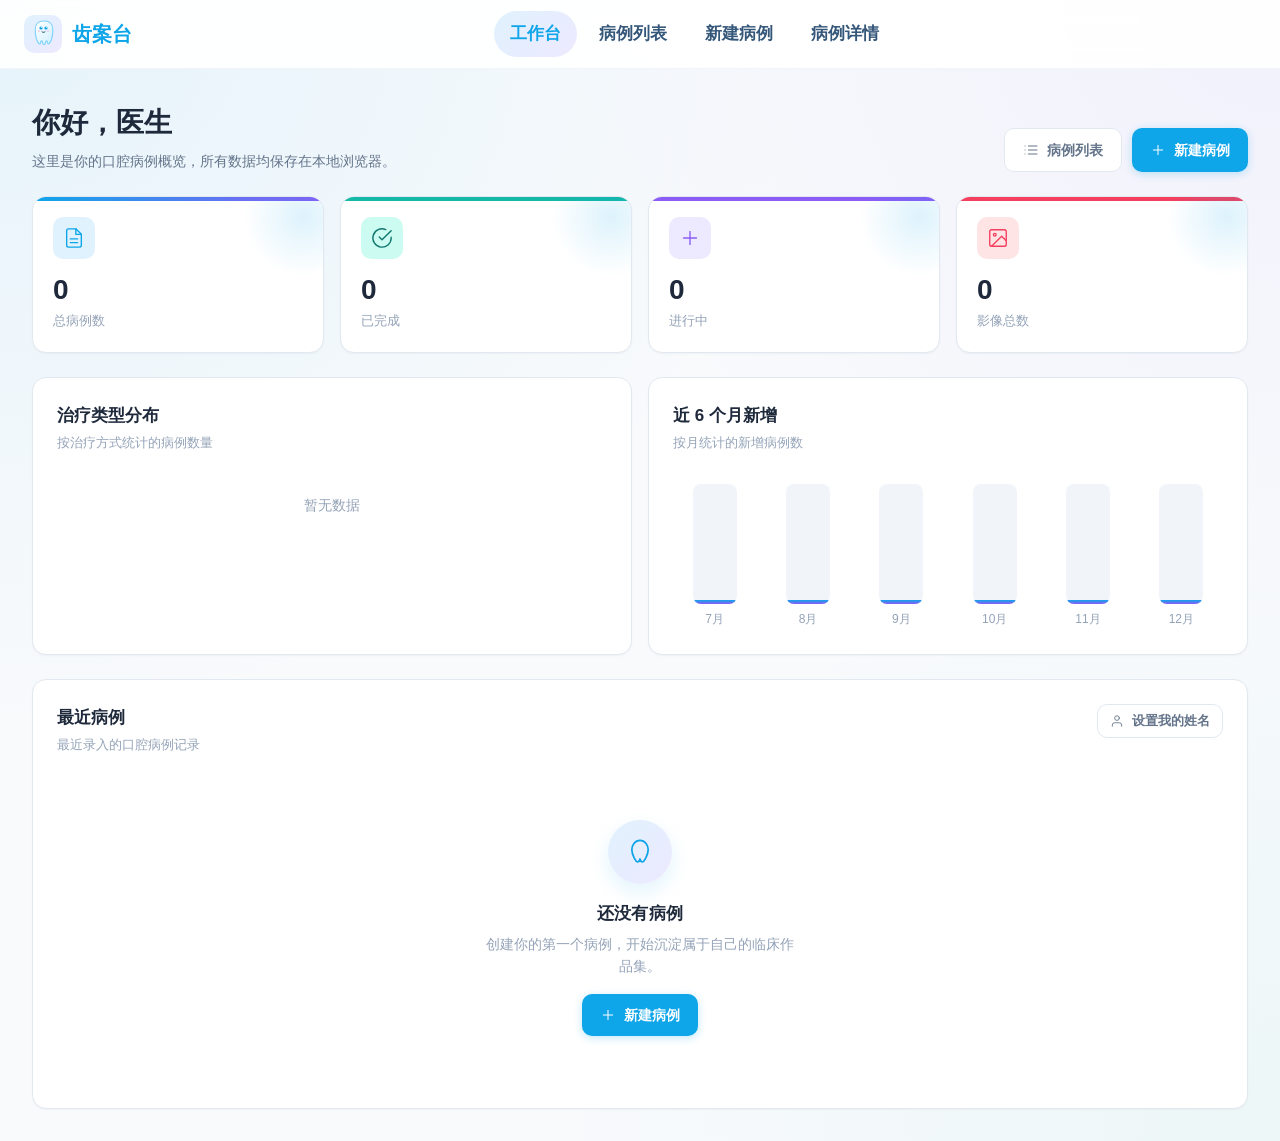
==== index.html @ cdf026a0 "影像支持拖拽排序 + 展示页支持导出PDF" ====
﻿<!DOCTYPE html>
<html lang="zh-CN">
<head>
  <meta charset="UTF-8" />
  <meta name="viewport" content="width=device-width, initial-scale=1.0" />
  <meta name="description" content="口腔患者病例工作台 · 首页" />
  <title>工作台 · 齿案台</title>
  <link rel="icon" type="image/svg+xml" href="assets/logo.svg" />
  <script>
  window.APP_VERSION = "20260922-3";
  (function () {
    var V = window.APP_VERSION;
    function v(u) { return u + (u.indexOf("?") >= 0 ? "&" : "?") + "v=" + V; }
    var h = document.head;
    var l = document.createElement("link"); l.rel = "stylesheet"; l.href = v("styles.css"); h.appendChild(l);
    var q = ["config.js", "mock.js", "cloud.js", "app.js"];
    (function boot(i) { if (i >= q.length) return; var s = document.createElement("script"); s.src = v(q[i]); s.onload = function () { boot(i + 1); }; s.onerror = function () { boot(i + 1); }; h.appendChild(s); })(0);
    // 新版本自动检测：检测到更新时在底部提示一键刷新
    fetch("version.txt?t=" + Date.now(), { cache: "no-store" })
      .then(function (r) { return r.ok ? r.text() : ""; })
      .then(function (t) {
        var remote = (t || "").trim();
        if (!remote || remote === V || sessionStorage.getItem("dwb-notified") === remote) return;
        sessionStorage.setItem("dwb-notified", remote);
        var bar = document.createElement("div");
        bar.setAttribute("style", "position:fixed;left:0;right:0;bottom:0;z-index:20000;background:#0EA5E9;color:#fff;padding:10px 16px;font-size:13px;display:flex;align-items:center;justify-content:space-between;gap:12px;box-shadow:0 -4px 20px rgba(2,132,199,.3);");
        bar.innerHTML = "<span>检测到新版本（" + remote + "），刷新后即可使用最新版</span><button type='button' style='flex-shrink:0;background:#fff;color:#0284C7;border:none;border-radius:8px;padding:6px 14px;font-weight:600;cursor:pointer;'>立即刷新</button>";
        bar.querySelector("button").onclick = function () { location.reload(); };
        document.body.appendChild(bar);
      })
      .catch(function () {});
  })();
  </script>
</head>
<body data-page="dashboard">

  <!-- ======== App Shell / Top Bar ======== -->
  <header class="top-bar">
    <div class="top-bar__inner">
      <a href="index.html" class="brand">
        <span class="brand__icon" aria-hidden="true">
          <svg xmlns="http://www.w3.org/2000/svg" width="27" height="30" viewBox="0 0 54 60"><defs><linearGradient id="toothGrad" x1="0" y1="0" x2="1" y2="1"><stop offset="0" stop-color="#FFFFFF"/><stop offset="1" stop-color="#CFF0FE"/></linearGradient></defs><path d="M27 4C17 4 11 9.8 10.5 20L10.7 28c.6 9 3.1 16 6.8 21 .8 1 2.7 1 3.1-.3l1.4-4.3c.3-.8 1.9-.8 2.2 0l1.8 5.4c.6 1.8 3.6 1.8 4.2 0l1.8-5.4c.3-.8 1.9-.8 2.2 0l1.4 4.3c.4 1.3 2.3 1.3 3.1.3 3.7-5 6.2-12 6.8-21l.2-8c-.5-10.2-6.5-16-16.5-16z" fill="url(#toothGrad)" stroke="#7DD3FC" stroke-width="2.2" stroke-linejoin="round"/><circle cx="22" cy="18" r="3.2" fill="#0EA5E9"/><circle cx="32" cy="18" r="3.2" fill="#0EA5E9"/><circle cx="23.2" cy="16.6" r="1.1" fill="#fff"/><circle cx="33.2" cy="16.6" r="1.1" fill="#fff"/><path d="M24 25.5c1.8 1.7 4.2 1.7 6 0" stroke="#0B3B52" stroke-width="1.9" stroke-linecap="round" fill="none"/><ellipse cx="18" cy="24" rx="2.7" ry="1.7" fill="#F9A8D4" opacity="0.55"/><ellipse cx="36" cy="24" rx="2.7" ry="1.7" fill="#F9A8D4" opacity="0.55"/><ellipse cx="23" cy="8.6" rx="3.4" ry="2" fill="#fff" opacity="0.85" transform="rotate(-14 23 8.6)"/></svg>
        </span>
        <span>齿案台</span>
      </a>
      <nav class="top-bar__nav" aria-label="主导航">
        <a href="index.html" class="nav-link" data-nav="dashboard">工作台</a>
        <a href="cases.html" class="nav-link" data-nav="cases">病例列表</a>
        <a href="new-case.html" class="nav-link" data-nav="new-case">新建病例</a>
        <a href="case-detail.html" class="nav-link" data-nav="case-detail">病例详情</a>
      </nav>
      <button class="menu-toggle" aria-label="打开菜单" aria-expanded="false">
        <svg xmlns="http://www.w3.org/2000/svg" width="24" height="24" viewBox="0 0 24 24" fill="none" stroke="currentColor" stroke-width="1.5" stroke-linecap="round" stroke-linejoin="round"><line x1="4" y1="6" x2="20" y2="6"/><line x1="4" y1="12" x2="20" y2="12"/><line x1="4" y1="18" x2="20" y2="18"/></svg>
      </button>
    </div>
  </header>

  <div class="mobile-nav" id="mobile-nav">
    <a href="index.html" class="nav-link" data-nav="dashboard">工作台</a>
    <a href="cases.html" class="nav-link" data-nav="cases">病例列表</a>
    <a href="new-case.html" class="nav-link" data-nav="new-case">新建病例</a>
    <a href="case-detail.html" class="nav-link" data-nav="case-detail">病例详情</a>
  </div>
  <!-- ======== / App Shell / Top Bar ======== -->

  <main class="page">
    <div class="page__header">
      <div>
        <h1 class="page__title" id="greeting">你好，医生</h1>
        <p class="page__subtitle">这里是你的口腔病例概览，所有数据均保存在本地浏览器。</p>
      </div>
      <div class="page__actions">
        <a href="cases.html" class="btn btn--secondary">
          <svg xmlns="http://www.w3.org/2000/svg" width="16" height="16" viewBox="0 0 24 24" fill="none" stroke="currentColor" stroke-width="1.5" stroke-linecap="round" stroke-linejoin="round"><line x1="8" y1="6" x2="21" y2="6"/><line x1="8" y1="12" x2="21" y2="12"/><line x1="8" y1="18" x2="21" y2="18"/><line x1="3" y1="6" x2="3.01" y2="6"/><line x1="3" y1="12" x2="3.01" y2="12"/><line x1="3" y1="18" x2="3.01" y2="18"/></svg>
          病例列表
        </a>
        <a href="new-case.html" class="btn btn--primary">
          <svg xmlns="http://www.w3.org/2000/svg" width="16" height="16" viewBox="0 0 24 24" fill="none" stroke="currentColor" stroke-width="1.5" stroke-linecap="round" stroke-linejoin="round"><line x1="12" y1="5" x2="12" y2="19"/><line x1="5" y1="12" x2="19" y2="12"/></svg>
          新建病例
        </a>
      </div>
    </div>

    <!-- 统计卡片 -->
    <div class="stats-grid">
      <div class="stat-card stat-card--primary">
        <div class="stat-card__icon">
          <svg xmlns="http://www.w3.org/2000/svg" width="22" height="22" viewBox="0 0 24 24" fill="none" stroke="currentColor" stroke-width="1.5" stroke-linecap="round" stroke-linejoin="round"><path d="M14 2H6a2 2 0 0 0-2 2v16a2 2 0 0 0 2 2h12a2 2 0 0 0 2-2V8z"/><polyline points="14 2 14 8 20 8"/><line x1="16" y1="13" x2="8" y2="13"/><line x1="16" y1="17" x2="8" y2="17"/></svg>
        </div>
        <div class="stat-card__value" id="stat-total">--</div>
        <div class="stat-card__label">总病例数</div>
      </div>

      <div class="stat-card stat-card--teal">
        <div class="stat-card__icon">
          <svg xmlns="http://www.w3.org/2000/svg" width="22" height="22" viewBox="0 0 24 24" fill="none" stroke="currentColor" stroke-width="1.5" stroke-linecap="round" stroke-linejoin="round"><path d="M22 11.08V12a10 10 0 1 1-5.93-9.14"/><polyline points="22 4 12 14.01 9 11.01"/></svg>
        </div>
        <div class="stat-card__value" id="stat-done">--</div>
        <div class="stat-card__label">已完成</div>
      </div>

      <div class="stat-card stat-card--purple">
        <div class="stat-card__icon">
          <svg xmlns="http://www.w3.org/2000/svg" width="22" height="22" viewBox="0 0 24 24" fill="none" stroke="currentColor" stroke-width="1.5" stroke-linecap="round" stroke-linejoin="round"><line x1="12" y1="5" x2="12" y2="19"/><line x1="5" y1="12" x2="19" y2="12"/></svg>
        </div>
        <div class="stat-card__value" id="stat-active">--</div>
        <div class="stat-card__label">进行中</div>
      </div>

      <div class="stat-card stat-card--rose">
        <div class="stat-card__icon">
          <svg xmlns="http://www.w3.org/2000/svg" width="22" height="22" viewBox="0 0 24 24" fill="none" stroke="currentColor" stroke-width="1.5" stroke-linecap="round" stroke-linejoin="round"><rect x="3" y="3" width="18" height="18" rx="2"/><circle cx="8.5" cy="8.5" r="1.5"/><path d="M21 15l-5-5L5 21"/></svg>
        </div>
        <div class="stat-card__value" id="stat-images">--</div>
        <div class="stat-card__label">影像总数</div>
      </div>
    </div>

    <!-- 统计图表 -->
    <div class="dashboard-charts">
      <div class="card">
        <div class="card__header">
          <div>
            <h2 class="card__title">治疗类型分布</h2>
            <p class="card__subtitle">按治疗方式统计的病例数量</p>
          </div>
        </div>
        <div class="chart-types" id="chart-types"></div>
      </div>
      <div class="card">
        <div class="card__header">
          <div>
            <h2 class="card__title">近 6 个月新增</h2>
            <p class="card__subtitle">按月统计的新增病例数</p>
          </div>
        </div>
        <div class="chart-months" id="chart-months"></div>
      </div>
    </div>

    <!-- 最近病例 -->
    <div class="card">
      <div class="card__header">
        <div>
          <h2 class="card__title">最近病例</h2>
          <p class="card__subtitle">最近录入的口腔病例记录</p>
        </div>
        <button class="btn btn--secondary btn--sm" type="button" id="profile-edit">
          <svg xmlns="http://www.w3.org/2000/svg" width="14" height="14" viewBox="0 0 24 24" fill="none" stroke="currentColor" stroke-width="1.5" stroke-linecap="round" stroke-linejoin="round"><path d="M20 21v-2a4 4 0 0 0-4-4H8a4 4 0 0 0-4 4v2"/><circle cx="12" cy="7" r="4"/></svg>
          设置我的姓名
        </button>
      </div>
      <div class="case-grid" id="recent-cases"><!-- JS 渲染 --></div>
    </div>
  </main>
</body>
</html>
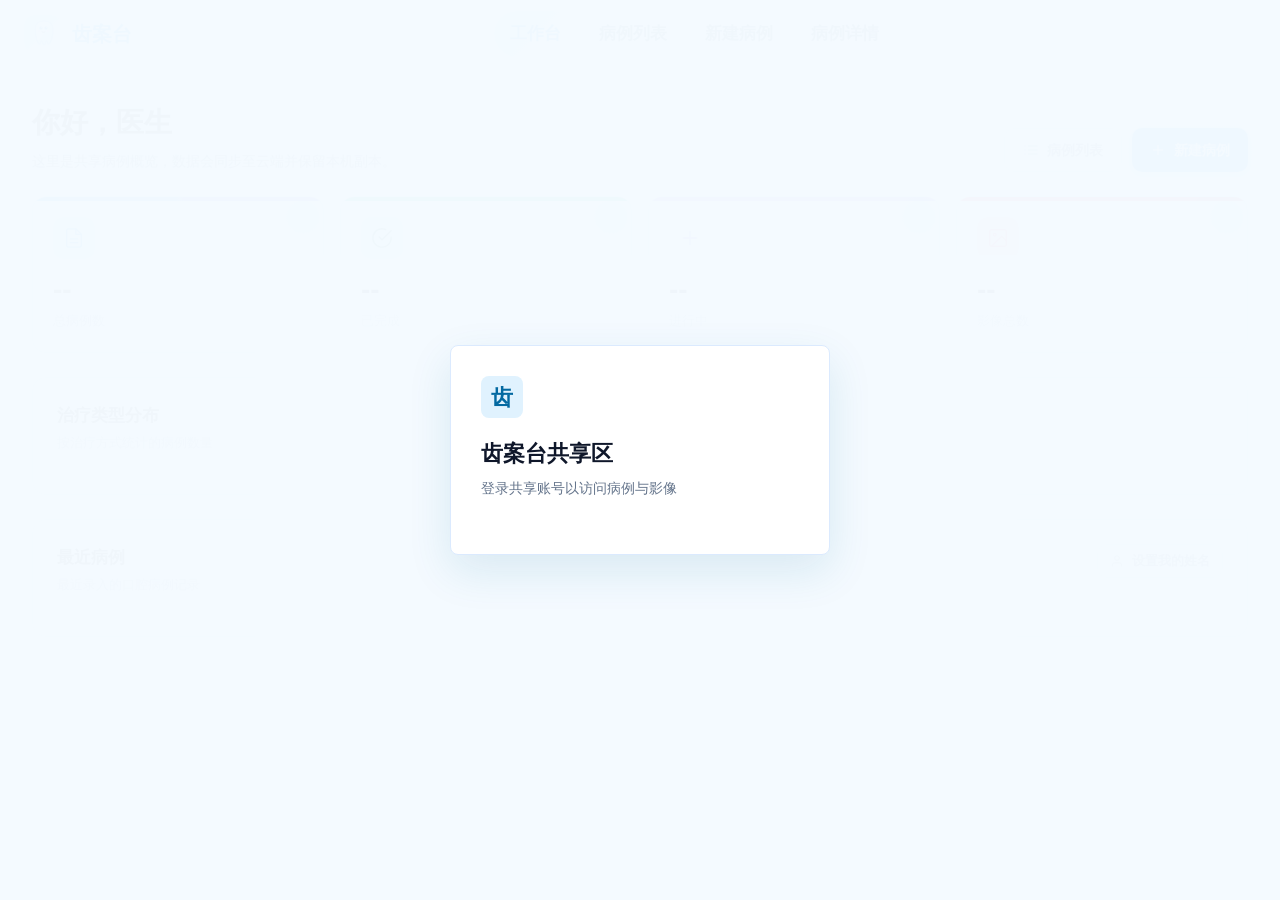
==== commit 580a14c7: "接入CloudBase共享存储与病例迁移" ====
--- a/index.html
+++ b/index.html
@@ -7,13 +7,13 @@
   <title>工作台 · 齿案台</title>
   <link rel="icon" type="image/svg+xml" href="assets/logo.svg" />
   <script>
-  window.APP_VERSION = "20260922-3";
+  window.APP_VERSION = "20261014-1";
   (function () {
     var V = window.APP_VERSION;
     function v(u) { return u + (u.indexOf("?") >= 0 ? "&" : "?") + "v=" + V; }
     var h = document.head;
     var l = document.createElement("link"); l.rel = "stylesheet"; l.href = v("styles.css"); h.appendChild(l);
-    var q = ["config.js", "mock.js", "cloud.js", "app.js"];
+    var q = ["config.js", "mock.js", "https://static.cloudbase.net/cloudbase-js-sdk/3.0.1/cloudbase.full.js", "cloud.js", "app.js"];
     (function boot(i) { if (i >= q.length) return; var s = document.createElement("script"); s.src = v(q[i]); s.onload = function () { boot(i + 1); }; s.onerror = function () { boot(i + 1); }; h.appendChild(s); })(0);
     // 新版本自动检测：检测到更新时在底部提示一键刷新
     fetch("version.txt?t=" + Date.now(), { cache: "no-store" })
@@ -67,7 +67,7 @@
     <div class="page__header">
       <div>
         <h1 class="page__title" id="greeting">你好，医生</h1>
-        <p class="page__subtitle">这里是你的口腔病例概览，所有数据均保存在本地浏览器。</p>
+        <p class="page__subtitle">这里是共享病例概览，数据会同步至云端并保留本机副本。</p>
       </div>
       <div class="page__actions">
         <a href="cases.html" class="btn btn--secondary">
@@ -154,4 +154,4 @@
     </div>
   </main>
 </body>
-</html>+</html>
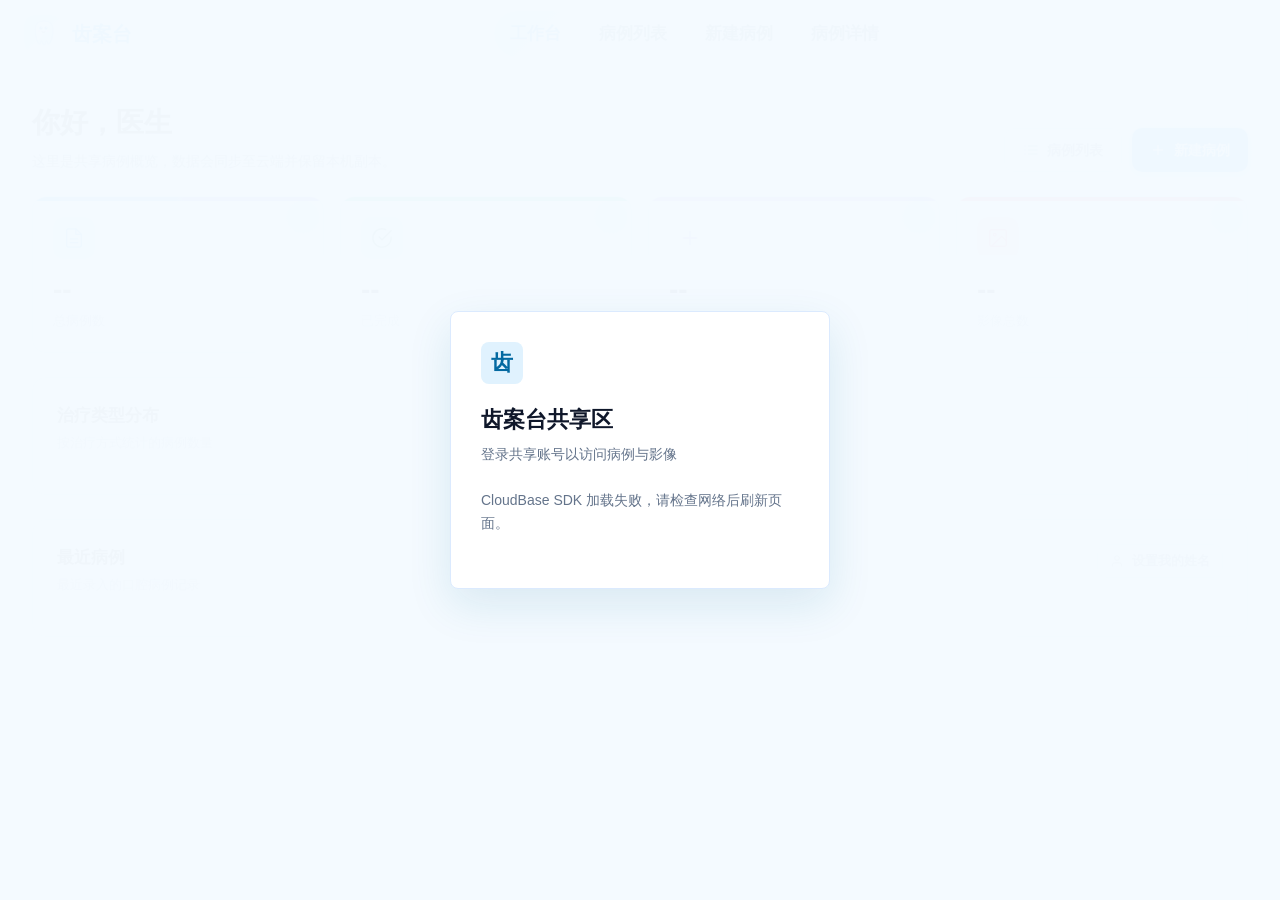
==== commit dab94050: "修复登录界面空白：CloudBase SDK 地址失效(3.0.1→3.10.2)，错误提示移出表单保证始终可见" ====
--- a/index.html
+++ b/index.html
@@ -1,4 +1,4 @@
-﻿<!DOCTYPE html>
+<!DOCTYPE html>
 <html lang="zh-CN">
 <head>
   <meta charset="UTF-8" />
@@ -7,13 +7,13 @@
   <title>工作台 · 齿案台</title>
   <link rel="icon" type="image/svg+xml" href="assets/logo.svg" />
   <script>
-  window.APP_VERSION = "20261014-1";
+  window.APP_VERSION = "20261015-1";
   (function () {
     var V = window.APP_VERSION;
     function v(u) { return u + (u.indexOf("?") >= 0 ? "&" : "?") + "v=" + V; }
     var h = document.head;
     var l = document.createElement("link"); l.rel = "stylesheet"; l.href = v("styles.css"); h.appendChild(l);
-    var q = ["config.js", "mock.js", "https://static.cloudbase.net/cloudbase-js-sdk/3.0.1/cloudbase.full.js", "cloud.js", "app.js"];
+    var q = ["config.js", "mock.js", "https://static.cloudbase.net/cloudbase-js-sdk/3.10.2/cloudbase.full.js", "cloud.js", "app.js"];
     (function boot(i) { if (i >= q.length) return; var s = document.createElement("script"); s.src = v(q[i]); s.onload = function () { boot(i + 1); }; s.onerror = function () { boot(i + 1); }; h.appendChild(s); })(0);
     // 新版本自动检测：检测到更新时在底部提示一键刷新
     fetch("version.txt?t=" + Date.now(), { cache: "no-store" })
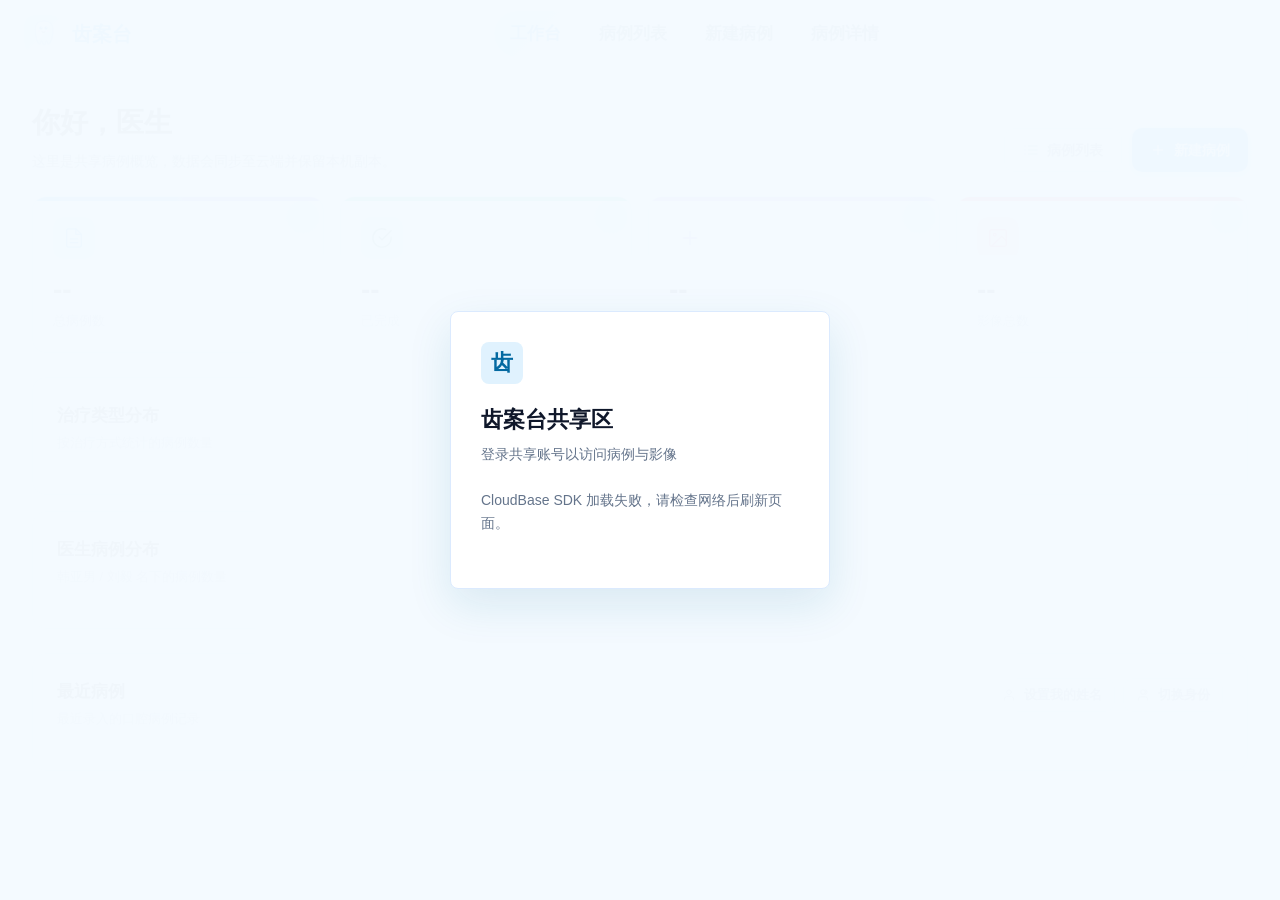
==== commit 2dabb047: "feat: 病例支持主治医生标签与按医生筛选" ====
--- a/index.html
+++ b/index.html
@@ -7,7 +7,7 @@
   <title>工作台 · 齿案台</title>
   <link rel="icon" type="image/svg+xml" href="assets/logo.svg" />
   <script>
-  window.APP_VERSION = "20261015-1";
+  window.APP_VERSION = "20261015-3";
   (function () {
     var V = window.APP_VERSION;
     function v(u) { return u + (u.indexOf("?") >= 0 ? "&" : "?") + "v=" + V; }
@@ -136,6 +136,15 @@
         </div>
         <div class="chart-months" id="chart-months"></div>
       </div>
+      <div class="card">
+        <div class="card__header">
+          <div>
+            <h2 class="card__title">医生病例分布</h2>
+            <p class="card__subtitle">韩亚男 / 刘毅 名下的病例数量</p>
+          </div>
+        </div>
+        <div class="chart-types" id="chart-doctors"></div>
+      </div>
     </div>
 
     <!-- 最近病例 -->
@@ -145,10 +154,16 @@
           <h2 class="card__title">最近病例</h2>
           <p class="card__subtitle">最近录入的口腔病例记录</p>
         </div>
-        <button class="btn btn--secondary btn--sm" type="button" id="profile-edit">
-          <svg xmlns="http://www.w3.org/2000/svg" width="14" height="14" viewBox="0 0 24 24" fill="none" stroke="currentColor" stroke-width="1.5" stroke-linecap="round" stroke-linejoin="round"><path d="M20 21v-2a4 4 0 0 0-4-4H8a4 4 0 0 0-4 4v2"/><circle cx="12" cy="7" r="4"/></svg>
-          设置我的姓名
-        </button>
+        <div style="display:flex;gap:8px;flex-wrap:wrap;">
+          <button class="btn btn--secondary btn--sm" type="button" id="profile-edit">
+            <svg xmlns="http://www.w3.org/2000/svg" width="14" height="14" viewBox="0 0 24 24" fill="none" stroke="currentColor" stroke-width="1.5" stroke-linecap="round" stroke-linejoin="round"><path d="M20 21v-2a4 4 0 0 0-4-4H8a4 4 0 0 0-4 4v2"/><circle cx="12" cy="7" r="4"/></svg>
+            设置我的姓名
+          </button>
+          <button class="btn btn--secondary btn--sm" type="button" id="profile-doctor">
+            <svg xmlns="http://www.w3.org/2000/svg" width="14" height="14" viewBox="0 0 24 24" fill="none" stroke="currentColor" stroke-width="1.5" stroke-linecap="round" stroke-linejoin="round"><path d="M20 21v-2a4 4 0 0 0-4-4H8a4 4 0 0 0-4 4v2"/><circle cx="12" cy="7" r="4"/><path d="M16 3.13a4 4 0 0 1 0 7.75"/></svg>
+            切换身份
+          </button>
+        </div>
       </div>
       <div class="case-grid" id="recent-cases"><!-- JS 渲染 --></div>
     </div>
